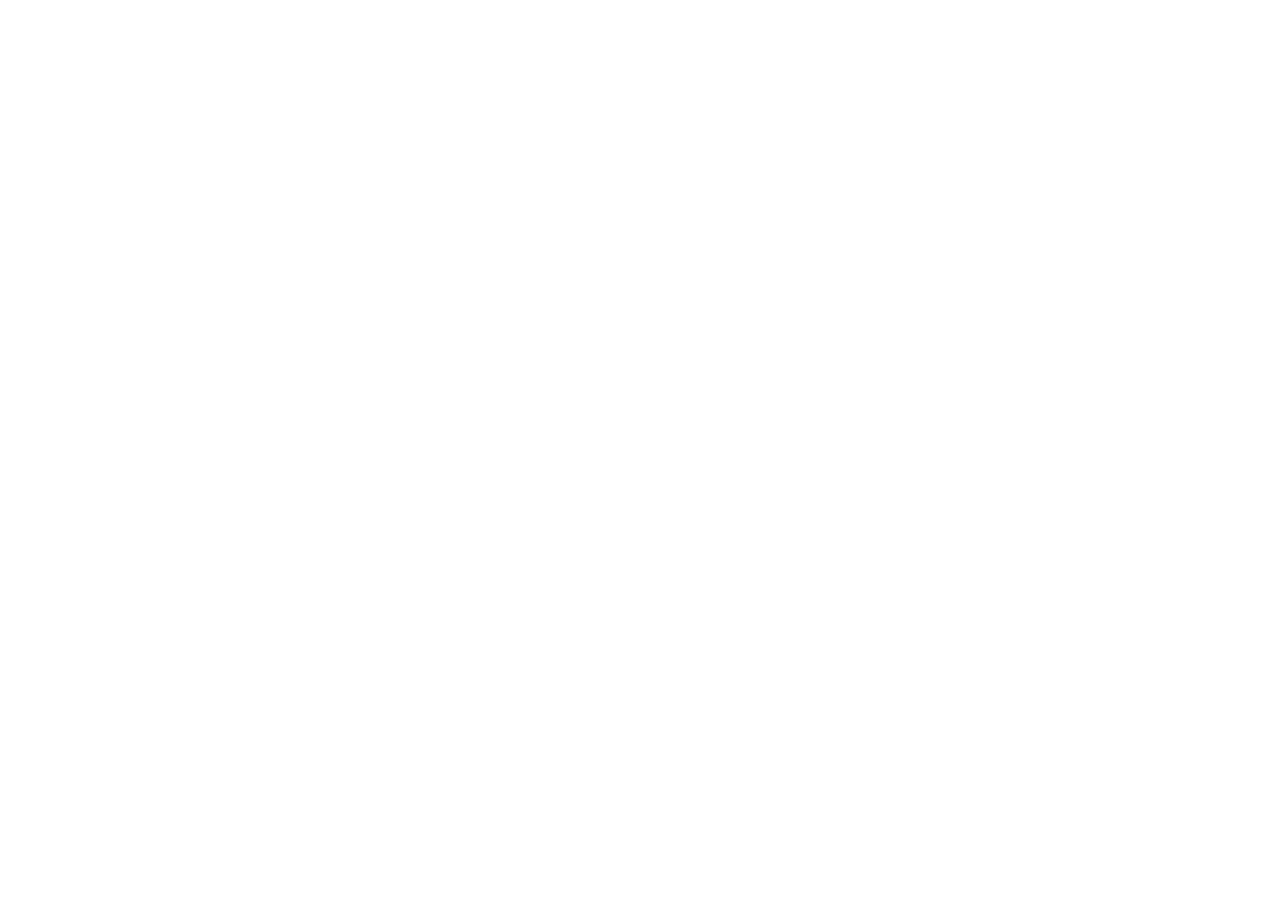
==== challenge-2/index.html @ 1698ddaf "feat: initial boilerplate" ====
<!DOCTYPE html>
<html lang="en">

<head>
  <meta charset="UTF-8">
  <meta http-equiv="X-UA-Compatible" content="IE=edge">
  <meta name="viewport" content="width=device-width, initial-scale=1.0">
  <title>Challenge 2</title>
  <link rel="stylesheet" href="style.css">
</head>

<body>

</body>

</html>
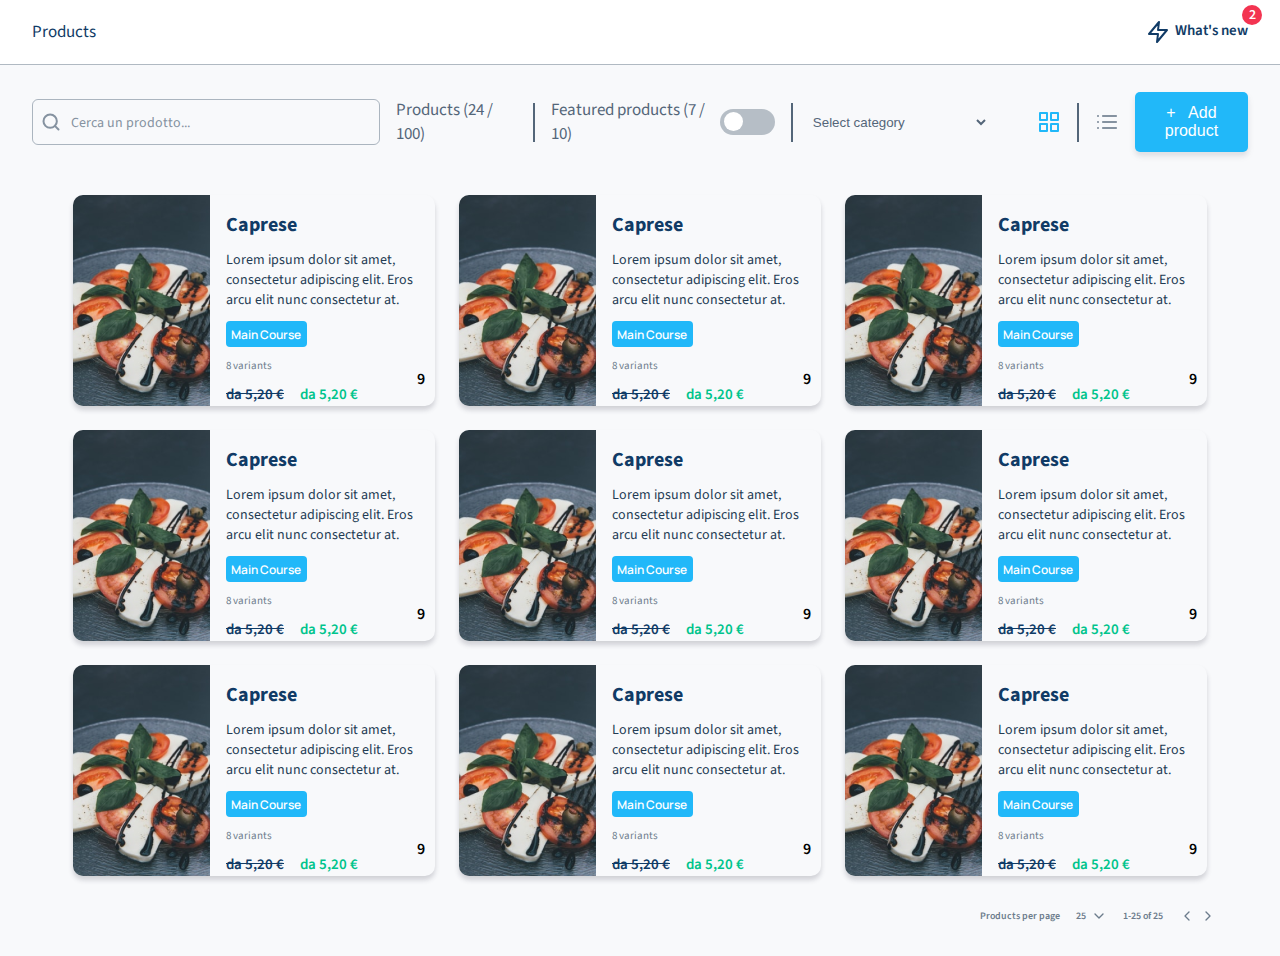
==== commit 25d54923: "feat: challenge 2" ====
--- a/challenge-2/index.html
+++ b/challenge-2/index.html
@@ -7,10 +7,222 @@
   <meta name="viewport" content="width=device-width, initial-scale=1.0">
   <title>Challenge 2</title>
   <link rel="stylesheet" href="style.css">
+  <link rel="preconnect" href="https://fonts.googleapis.com">
+  <link rel="preconnect" href="https://fonts.gstatic.com" crossorigin>
+  <link rel="preconnect" href="https://fonts.googleapis.com">
+  <link rel="preconnect" href="https://fonts.gstatic.com" crossorigin>
+  <link
+    href="https://fonts.googleapis.com/css2?family=Manrope:wght@600&family=Source+Sans+Pro:wght@300;400;600;700&display=swap"
+    rel="stylesheet">
+  <link rel="shortcut icon" href="./assets/star_filled.svg" type="image/x-icon">
 </head>
 
 <body>
-
+  <nav class="ld-black-1 flex items-center justify-between">
+    <h3>Products</h3>
+    <div class="right-side flex">
+      <img src="./assets/zap.svg" alt="">
+      <p>What's new <span class="badge flex items-center justify-center">2</span> </p>
+    </div>
+  </nav>
+  <main>
+    <div class="toolbar ld-black-4 flex items-center justify-around gap">
+      <div class="flex items-center justify-between toolbar-left-side">
+        <div class="flex items-center gap">
+          <div class="flex items-center gap">
+            <div id="search" class="search flex items-center justify-center">
+              <img src="./assets/search.svg" alt="">
+              <input type="text" placeholder="Cerca un prodotto...">
+            </div>
+            <h3>Products (24 / 100)</h3>
+          </div>
+          <div class="vertical-line"></div>
+          <h3>Featured products (7 / 10)</h3>
+        </div>
+        <form>
+          <label class="switch">
+            <input id="switch-input" class="switch-input" type="checkbox" onchange="handleSwitch()">
+            <span class="slider round">
+            </span>
+          </label>
+        </form>
+      </div>
+      <div class="toolbar-right-side flex items-center gap">
+        <div class="vertical-line"></div>
+        <div class="flex items-center select-container">
+          <select name="" id="">
+            <option value="">Select category</option>
+            <option value="">Option 1</option>
+            <option value="">Option 2</option>
+            <option value="">Option 3</option>
+            <option value="">Option 4</option>
+          </select>
+          <img src="./assets/grid.svg" alt="">
+        </div>
+        <div class="vertical-line"></div>
+        <div class="flex items-center gap">
+          <img src="./assets/bars.svg" alt="">
+          <button class="add-product-btn">+ &nbsp; Add product</button>
+        </div>
+      </div>
+    </div>
+    <div class="cards justify-center">
+      <div class="card flex justify-between">
+        <img src="./assets/card-img.png" alt="">
+        <div class="card-info flex flex-col items-start">
+          <h2 class="ld-black-1">Caprese</h2>
+          <span class="ld-black-2">Lorem ipsum dolor sit amet, consectetur adipiscing elit. Eros arcu elit nunc
+            consectetur at.</span>
+          <span class="x-small tag flex items-center justify-center">Main Course</span>
+          <span class="variants">8 variants</span>
+          <div class="flex gap">
+            <p class="ld-black-1 price-before">da 5,20 €</p>
+            <p class="ld-green">da 5,20 €</p>
+          </div>
+        </div>
+        <div class="card-label">9</div>
+      </div>
+      <div class="card flex justify-between">
+        <img src="./assets/card-img.png" alt="">
+        <div class="card-info flex flex-col items-start">
+          <h2 class="ld-black-1">Caprese</h2>
+          <span class="ld-black-2">Lorem ipsum dolor sit amet, consectetur adipiscing elit. Eros arcu elit nunc
+            consectetur at.</span>
+          <span class="x-small tag flex items-center justify-center">Main Course</span>
+          <span class="variants">8 variants</span>
+          <div class="flex gap">
+            <p class="ld-black-1 price-before">da 5,20 €</p>
+            <p class="ld-green">da 5,20 €</p>
+          </div>
+        </div>
+        <div class="card-label">9</div>
+      </div>
+      <div class="card flex justify-between">
+        <img src="./assets/card-img.png" alt="">
+        <div class="card-info flex flex-col items-start">
+          <h2 class="ld-black-1">Caprese</h2>
+          <span class="ld-black-2">Lorem ipsum dolor sit amet, consectetur adipiscing elit. Eros arcu elit nunc
+            consectetur at.</span>
+          <span class="x-small tag flex items-center justify-center">Main Course</span>
+          <span class="variants">8 variants</span>
+          <div class="flex gap">
+            <p class="ld-black-1 price-before">da 5,20 €</p>
+            <p class="ld-green">da 5,20 €</p>
+          </div>
+        </div>
+        <div class="card-label">9</div>
+      </div>
+      <div class="card flex justify-between">
+        <img src="./assets/card-img.png" alt="">
+        <div class="card-info flex flex-col items-start">
+          <h2 class="ld-black-1">Caprese</h2>
+          <span class="ld-black-2">Lorem ipsum dolor sit amet, consectetur adipiscing elit. Eros arcu elit nunc
+            consectetur at.</span>
+          <span class="x-small tag flex items-center justify-center">Main Course</span>
+          <span class="variants">8 variants</span>
+          <div class="flex gap">
+            <p class="ld-black-1 price-before">da 5,20 €</p>
+            <p class="ld-green">da 5,20 €</p>
+          </div>
+        </div>
+        <div class="card-label">9</div>
+      </div>
+      <div class="card flex justify-between">
+        <img src="./assets/card-img.png" alt="">
+        <div class="card-info flex flex-col items-start">
+          <h2 class="ld-black-1">Caprese</h2>
+          <span class="ld-black-2">Lorem ipsum dolor sit amet, consectetur adipiscing elit. Eros arcu elit nunc
+            consectetur at.</span>
+          <span class="x-small tag flex items-center justify-center">Main Course</span>
+          <span class="variants">8 variants</span>
+          <div class="flex gap">
+            <p class="ld-black-1 price-before">da 5,20 €</p>
+            <p class="ld-green">da 5,20 €</p>
+          </div>
+        </div>
+        <div class="card-label">9</div>
+      </div>
+      <div class="card flex justify-between">
+        <img src="./assets/card-img.png" alt="">
+        <div class="card-info flex flex-col items-start">
+          <h2 class="ld-black-1">Caprese</h2>
+          <span class="ld-black-2">Lorem ipsum dolor sit amet, consectetur adipiscing elit. Eros arcu elit nunc
+            consectetur at.</span>
+          <span class="x-small tag flex items-center justify-center">Main Course</span>
+          <span class="variants">8 variants</span>
+          <div class="flex gap">
+            <p class="ld-black-1 price-before">da 5,20 €</p>
+            <p class="ld-green">da 5,20 €</p>
+          </div>
+        </div>
+        <div class="card-label">9</div>
+      </div>
+      <div class="card flex justify-between">
+        <img src="./assets/card-img.png" alt="">
+        <div class="card-info flex flex-col items-start">
+          <h2 class="ld-black-1">Caprese</h2>
+          <span class="ld-black-2">Lorem ipsum dolor sit amet, consectetur adipiscing elit. Eros arcu elit nunc
+            consectetur at.</span>
+          <span class="x-small tag flex items-center justify-center">Main Course</span>
+          <span class="variants">8 variants</span>
+          <div class="flex gap">
+            <p class="ld-black-1 price-before">da 5,20 €</p>
+            <p class="ld-green">da 5,20 €</p>
+          </div>
+        </div>
+        <div class="card-label">9</div>
+      </div>
+      <div class="card flex justify-between">
+        <img src="./assets/card-img.png" alt="">
+        <div class="card-info flex flex-col items-start">
+          <h2 class="ld-black-1">Caprese</h2>
+          <span class="ld-black-2">Lorem ipsum dolor sit amet, consectetur adipiscing elit. Eros arcu elit nunc
+            consectetur at.</span>
+          <span class="x-small tag flex items-center justify-center">Main Course</span>
+          <span class="variants">8 variants</span>
+          <div class="flex gap">
+            <p class="ld-black-1 price-before">da 5,20 €</p>
+            <p class="ld-green">da 5,20 €</p>
+          </div>
+        </div>
+        <div class="card-label">9</div>
+      </div>
+      <div class="card flex justify-between">
+        <img src="./assets/card-img.png" alt="">
+        <div class="card-info flex flex-col items-start">
+          <h2 class="ld-black-1">Caprese</h2>
+          <span class="ld-black-2">Lorem ipsum dolor sit amet, consectetur adipiscing elit. Eros arcu elit nunc
+            consectetur at.</span>
+          <span class="x-small tag flex items-center justify-center">Main Course</span>
+          <span class="variants">8 variants</span>
+          <div class="flex gap">
+            <p class="ld-black-1 price-before">da 5,20 €</p>
+            <p class="ld-green">da 5,20 €</p>
+          </div>
+        </div>
+        <div class="card-label">9</div>
+      </div>
+    </div>
+    <div class="pagination-toolbar flex gap items-center justify-end">
+      <p>Products per page</p>
+      <p class="flex items-center gap-sm">25 <img src="./assets/chevron_down.svg" alt=""></p>
+      <p>1-25 of 25</p>
+      <p class="flex gap-sm items-center"><img src="./assets/chevron_left.svg" alt=""> <img src="./assets/chevron_right.svg" alt=""></p>
+
+    </div>
+  </main>
+
+  <script>
+    let switchInput = document.querySelector("#switch-input");
+    let search = document.querySelector("#search");
+    const handleSwitch = () => {
+      if (switchInput.checked) {
+        search.style.width = "425px";
+      } else {
+        search.style.width = "350px";
+      }
+    }
+  </script>
 </body>
 
 </html>--- a/challenge-2/style.css
+++ b/challenge-2/style.css
@@ -0,0 +1,332 @@
+body {
+  box-sizing: border-box;
+  padding: 0;
+  margin: 0;
+  font-family: "Source Sans Pro", "Helvetica Neue", Helvetica, Arial;
+}
+
+h1 {
+  font-size: 22px;
+  font-weight: 600;
+  text-align: center;
+}
+h2 {
+  font-size: 20px;
+  margin: 0;
+}
+h3 {
+  font-size: 17px;
+  font-weight: 400;
+}
+p {
+  font-size: 15px;
+  font-weight: 600;
+  margin: 0;
+}
+span {
+  font-size: 14px;
+}
+small {
+  font-size: 13px;
+}
+.x-small {
+  font-size: 11.8837px;
+}
+.gap {
+  gap: 1rem;
+}
+.gap-sm {
+  gap: 0.5em;
+}
+.tag {
+  color: #fff;
+  padding: 0.3rem;
+  background: #21b8f9;
+  border-radius: 4px;
+  width: 71px;
+  height: 16px;
+  font-family: "Manrope";
+  font-weight: 600;
+}
+nav {
+  padding: 0px 2em;
+  border-bottom: 1px solid rgba(10, 37, 64, 0.32);
+  height: 64px;
+}
+main {
+  min-height: calc(100vh - 64px);
+  background: #f8f9fb;
+  padding: 1em 0 2em 0;
+}
+.right-side {
+  gap: 0.3em;
+}
+.right-side p {
+  position: relative;
+}
+.badge {
+  position: absolute;
+  top: -15px;
+  right: -14px;
+  background: #f33451;
+  padding: 0.5em;
+  border-radius: 50px;
+  width: 6px;
+  height: 6px;
+  color: #fff;
+}
+.w-full {
+  width: 100%;
+}
+.toolbar {
+  width: 95%;
+  margin: 0 auto;
+}
+
+.search {
+  gap: 0.5em;
+  border: 1px solid rgba(10, 37, 64, 0.32);
+  border-radius: 6px;
+  height: 44px;
+  padding: 0 0.5em;
+  width: 350px;
+  transition: all 0.3s;
+}
+.search img {
+  width: 20px;
+  height: 20px;
+}
+.search input {
+  outline: none;
+  border: none;
+  background-color: transparent;
+  width: calc(100% - 20px);
+  height: 20px;
+  font-size: 14px;
+}
+.search input::placeholder {
+  color: #8592a0;
+  font-family: "Source Sans Pro", "Helvetica Neue";
+}
+.vertical-line {
+  width: 0px;
+  height: 39px;
+  border-left: 2px solid #546679;
+}
+.toolbar-stats {
+  gap: 0.3rem;
+}
+.select-container {
+  gap: 3rem;
+}
+select {
+  outline: none;
+  border: none;
+  width: 180px;
+  background: transparent;
+  color: #546679;
+}
+select option {
+  background: #21b8f9;
+  color: #fff;
+}
+.add-product-btn {
+  color: #fff;
+  border: none;
+  padding: 12px 16px;
+  background: #21b8f9;
+  box-shadow: 0px 4px 4px rgba(50, 50, 71, 0.08),
+    0px 4px 8px rgba(50, 50, 71, 0.06);
+  border-radius: 5px;
+  cursor: pointer;
+  font-size: 16px;
+}
+.switch {
+  position: relative;
+  display: inline-block;
+  width: 55px;
+  height: 26px;
+}
+
+.switch input {
+  visibility: hidden;
+}
+
+.slider {
+  position: absolute;
+  cursor: pointer;
+  top: 0;
+  left: 0;
+  right: 0;
+  bottom: 0;
+  background-color: #b6bec6;
+  -webkit-transition: 0.4s;
+  transition: 0.4s;
+}
+
+.slider:before {
+  position: absolute;
+  content: "";
+  width: 19px;
+  height: 19px;
+  left: 4px;
+  bottom: 4px;
+  background-color: white;
+  -webkit-transition: 0.5s;
+  transition: 0.5s;
+}
+
+.switch-input:checked + .slider {
+  background-color: #21b8f9;
+}
+
+.switch-input:focus + .slider {
+  box-shadow: 0 0 1px #21b8f9;
+}
+
+.switch-input:checked + .slider:before {
+  -webkit-transform: translateX(26px);
+  -ms-transform: translateX(26px);
+  transform: translateX(26px);
+}
+
+.slider.round {
+  border-radius: 50px;
+}
+
+.slider.round:before {
+  border-radius: 50%;
+}
+.cards {
+  margin: 2rem 0;
+  display: grid;
+  grid-gap: 1.5rem;
+}
+.card-info {
+  padding: 1rem;
+  gap: 0.7rem;
+}
+.card {
+  position: relative;
+  width: 362px;
+  height: 211px;
+  box-shadow: 0px 4px 5px rgb(50 50 71 / 20%);
+  border-radius: 10px;
+  overflow: hidden;
+}
+.card-label {
+  position: absolute;
+  bottom: 1rem;
+  font-weight: 600;
+  right: 0.6rem;
+}
+.variants {
+  font-size: 11px;
+  color: #6c7c8c;
+}
+.price-before {
+  text-decoration: line-through;
+}
+.pagination-toolbar {
+  padding: 0 3rem;
+  width: 90%;
+  margin: 0 auto;
+}
+.pagination-toolbar * {
+  color: #6c7c8c;
+  font-size: 10px;
+}
+/* Flexbox */
+.flex {
+  display: flex;
+}
+.items-center {
+  align-items: center;
+}
+.justify-center {
+  justify-content: center;
+}
+.justify-around {
+  justify-content: space-around;
+}
+.justify-between {
+  justify-content: space-between;
+}
+.justify-end {
+  justify-content: end;
+}
+.flex-col {
+  flex-direction: column;
+}
+.flex-wrap {
+  flex-wrap: wrap;
+}
+
+/* Colors */
+.ld-black-1 {
+  color: #103b66;
+}
+.ld-black-2 {
+  color: #233b53;
+}
+.ld-black-3 {
+  color: #8592a0;
+}
+.ld-black-4 {
+  color: #546679;
+}
+.ld-black-5 {
+  color: #b6bec6;
+}
+.ld-blue {
+  color: #21b8f9;
+}
+.ld-green {
+  color: #00c48c;
+}
+/* Scrollbar */
+::-webkit-scrollbar {
+  width: 9px;
+}
+
+::-webkit-scrollbar-track {
+  background-color: #fff;
+}
+
+::-webkit-scrollbar-thumb {
+  border-radius: 0 0 50px 50px;
+}
+
+:hover::-webkit-scrollbar-thumb {
+  background-color: #b3b4b8;
+}
+
+::-webkit-scrollbar-thumb:hover {
+  background: rgb(196, 201, 211);
+}
+.toolbar {
+  display: none;
+}
+.toolbar-left-side {
+  width: 65%;
+}
+.toolbar-right-side {
+  width: 40%;
+}
+/* Tablet */
+@media screen and (min-width: 768px) {
+  .cards {
+    grid-template-columns: repeat(2, 362px);
+  }
+}
+
+/* Desktop */
+@media screen and (min-width: 1024px) {
+  .toolbar {
+    display: flex;
+  }
+  .cards {
+    grid-template-columns: repeat(3, 362px);
+    grid-template-rows: repeat(3, 211px);
+  }
+}
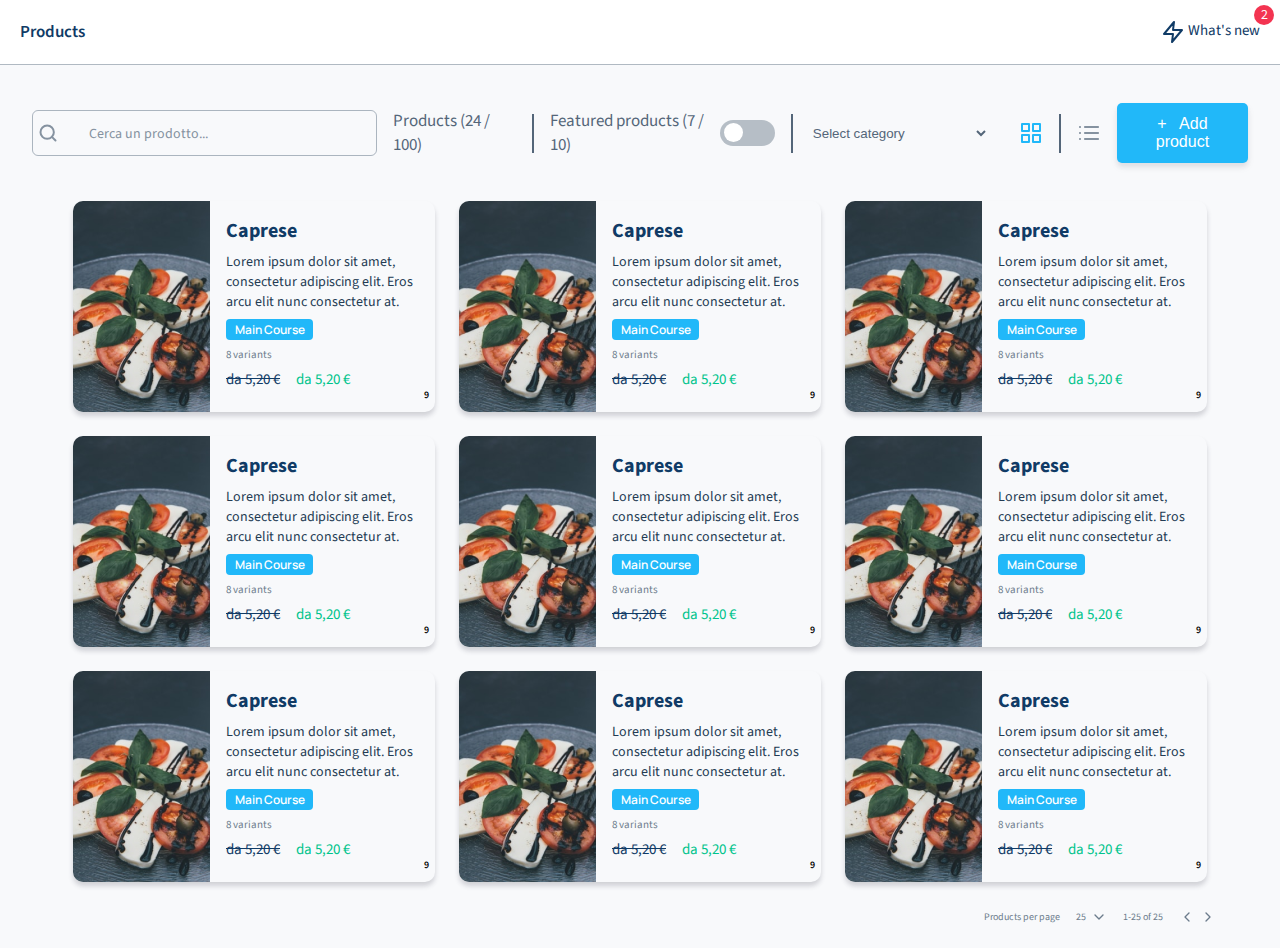
==== commit 13acb7eb: "feat: implemented BEM practices && html5 tags for challenge 2" ====
--- a/challenge-2/index.html
+++ b/challenge-2/index.html
@@ -19,20 +19,21 @@
 
 <body>
   <nav class="ld-black-1 flex items-center justify-between">
-    <h3>Products</h3>
-    <div class="right-side flex">
+    <h3 class="h3--bold">Products</h3>
+    <div class="nav__right-side flex">
       <img src="./assets/zap.svg" alt="">
-      <p>What's new <span class="badge flex items-center justify-center">2</span> </p>
+      <p class="nav__right-side__p">What's new <span
+          class="nav__right-side__p__badge flex items-center justify-center">2</span> </p>
     </div>
   </nav>
   <main>
-    <div class="toolbar ld-black-4 flex items-center justify-around gap">
-      <div class="flex items-center justify-between toolbar-left-side">
+    <section class="main__toolbar ld-black-4 flex items-center justify-around gap">
+      <div class="flex items-center justify-between main__toolbar__left-side">
         <div class="flex items-center gap">
           <div class="flex items-center gap">
-            <div id="search" class="search flex items-center justify-center">
-              <img src="./assets/search.svg" alt="">
-              <input type="text" placeholder="Cerca un prodotto...">
+            <div id="search" class="main__toolbar__left-side__search flex items-center justify-center">
+              <img class="main__toolbar__left-side__search__img" src="./assets/search.svg" alt="">
+              <input class="main__toolbar__left-side__search__input" type="text" placeholder="Cerca un prodotto...">
             </div>
             <h3>Products (24 / 100)</h3>
           </div>
@@ -47,7 +48,7 @@
           </label>
         </form>
       </div>
-      <div class="toolbar-right-side flex items-center gap">
+      <div class="main__toolbar__right-side flex items-center justify-between gap">
         <div class="vertical-line"></div>
         <div class="flex items-center select-container">
           <select name="" id="">
@@ -65,151 +66,153 @@
           <button class="add-product-btn">+ &nbsp; Add product</button>
         </div>
       </div>
-    </div>
-    <div class="cards justify-center">
-      <div class="card flex justify-between">
-        <img src="./assets/card-img.png" alt="">
-        <div class="card-info flex flex-col items-start">
-          <h2 class="ld-black-1">Caprese</h2>
-          <span class="ld-black-2">Lorem ipsum dolor sit amet, consectetur adipiscing elit. Eros arcu elit nunc
-            consectetur at.</span>
-          <span class="x-small tag flex items-center justify-center">Main Course</span>
-          <span class="variants">8 variants</span>
-          <div class="flex gap">
-            <p class="ld-black-1 price-before">da 5,20 €</p>
-            <p class="ld-green">da 5,20 €</p>
-          </div>
-        </div>
-        <div class="card-label">9</div>
-      </div>
-      <div class="card flex justify-between">
-        <img src="./assets/card-img.png" alt="">
-        <div class="card-info flex flex-col items-start">
-          <h2 class="ld-black-1">Caprese</h2>
-          <span class="ld-black-2">Lorem ipsum dolor sit amet, consectetur adipiscing elit. Eros arcu elit nunc
-            consectetur at.</span>
-          <span class="x-small tag flex items-center justify-center">Main Course</span>
-          <span class="variants">8 variants</span>
-          <div class="flex gap">
-            <p class="ld-black-1 price-before">da 5,20 €</p>
-            <p class="ld-green">da 5,20 €</p>
-          </div>
-        </div>
-        <div class="card-label">9</div>
-      </div>
-      <div class="card flex justify-between">
-        <img src="./assets/card-img.png" alt="">
-        <div class="card-info flex flex-col items-start">
-          <h2 class="ld-black-1">Caprese</h2>
-          <span class="ld-black-2">Lorem ipsum dolor sit amet, consectetur adipiscing elit. Eros arcu elit nunc
-            consectetur at.</span>
-          <span class="x-small tag flex items-center justify-center">Main Course</span>
-          <span class="variants">8 variants</span>
-          <div class="flex gap">
-            <p class="ld-black-1 price-before">da 5,20 €</p>
-            <p class="ld-green">da 5,20 €</p>
-          </div>
-        </div>
-        <div class="card-label">9</div>
-      </div>
-      <div class="card flex justify-between">
-        <img src="./assets/card-img.png" alt="">
-        <div class="card-info flex flex-col items-start">
-          <h2 class="ld-black-1">Caprese</h2>
-          <span class="ld-black-2">Lorem ipsum dolor sit amet, consectetur adipiscing elit. Eros arcu elit nunc
-            consectetur at.</span>
-          <span class="x-small tag flex items-center justify-center">Main Course</span>
-          <span class="variants">8 variants</span>
-          <div class="flex gap">
-            <p class="ld-black-1 price-before">da 5,20 €</p>
-            <p class="ld-green">da 5,20 €</p>
-          </div>
-        </div>
-        <div class="card-label">9</div>
-      </div>
-      <div class="card flex justify-between">
-        <img src="./assets/card-img.png" alt="">
-        <div class="card-info flex flex-col items-start">
-          <h2 class="ld-black-1">Caprese</h2>
-          <span class="ld-black-2">Lorem ipsum dolor sit amet, consectetur adipiscing elit. Eros arcu elit nunc
-            consectetur at.</span>
-          <span class="x-small tag flex items-center justify-center">Main Course</span>
-          <span class="variants">8 variants</span>
-          <div class="flex gap">
-            <p class="ld-black-1 price-before">da 5,20 €</p>
-            <p class="ld-green">da 5,20 €</p>
-          </div>
-        </div>
-        <div class="card-label">9</div>
-      </div>
-      <div class="card flex justify-between">
-        <img src="./assets/card-img.png" alt="">
-        <div class="card-info flex flex-col items-start">
-          <h2 class="ld-black-1">Caprese</h2>
-          <span class="ld-black-2">Lorem ipsum dolor sit amet, consectetur adipiscing elit. Eros arcu elit nunc
-            consectetur at.</span>
-          <span class="x-small tag flex items-center justify-center">Main Course</span>
-          <span class="variants">8 variants</span>
-          <div class="flex gap">
-            <p class="ld-black-1 price-before">da 5,20 €</p>
-            <p class="ld-green">da 5,20 €</p>
-          </div>
-        </div>
-        <div class="card-label">9</div>
-      </div>
-      <div class="card flex justify-between">
-        <img src="./assets/card-img.png" alt="">
-        <div class="card-info flex flex-col items-start">
-          <h2 class="ld-black-1">Caprese</h2>
-          <span class="ld-black-2">Lorem ipsum dolor sit amet, consectetur adipiscing elit. Eros arcu elit nunc
-            consectetur at.</span>
-          <span class="x-small tag flex items-center justify-center">Main Course</span>
-          <span class="variants">8 variants</span>
-          <div class="flex gap">
-            <p class="ld-black-1 price-before">da 5,20 €</p>
-            <p class="ld-green">da 5,20 €</p>
-          </div>
-        </div>
-        <div class="card-label">9</div>
-      </div>
-      <div class="card flex justify-between">
-        <img src="./assets/card-img.png" alt="">
-        <div class="card-info flex flex-col items-start">
-          <h2 class="ld-black-1">Caprese</h2>
-          <span class="ld-black-2">Lorem ipsum dolor sit amet, consectetur adipiscing elit. Eros arcu elit nunc
-            consectetur at.</span>
-          <span class="x-small tag flex items-center justify-center">Main Course</span>
-          <span class="variants">8 variants</span>
-          <div class="flex gap">
-            <p class="ld-black-1 price-before">da 5,20 €</p>
-            <p class="ld-green">da 5,20 €</p>
-          </div>
-        </div>
-        <div class="card-label">9</div>
-      </div>
-      <div class="card flex justify-between">
-        <img src="./assets/card-img.png" alt="">
-        <div class="card-info flex flex-col items-start">
-          <h2 class="ld-black-1">Caprese</h2>
-          <span class="ld-black-2">Lorem ipsum dolor sit amet, consectetur adipiscing elit. Eros arcu elit nunc
-            consectetur at.</span>
-          <span class="x-small tag flex items-center justify-center">Main Course</span>
-          <span class="variants">8 variants</span>
-          <div class="flex gap">
-            <p class="ld-black-1 price-before">da 5,20 €</p>
-            <p class="ld-green">da 5,20 €</p>
-          </div>
-        </div>
-        <div class="card-label">9</div>
-      </div>
-    </div>
-    <div class="pagination-toolbar flex gap items-center justify-end">
+    </section>
+    <section class="main__cards justify-center">
+      <article class="main__cards__card flex justify-between gap">
+        <img src="./assets/card-img.png" alt="">
+        <div class="main__cards__card__info flex flex-col items-start">
+          <h2 class="ld-black-1">Caprese</h2>
+          <span class="ld-black-2">Lorem ipsum dolor sit amet, consectetur adipiscing elit. Eros arcu elit nunc
+            consectetur at.</span>
+          <span class="x-small main__cards__card__info__tag flex items-center justify-center">Main Course</span>
+          <span class="main__cards__card__info__variants">8 variants</span>
+          <div class="flex gap">
+            <p class="ld-black-1 main__cards__card__info__price-before">da 5,20 €</p>
+            <p class="ld-green">da 5,20 €</p>
+          </div>
+        </div>
+        <div class="main__cards__card__label">9</div>
+      </article>
+
+      <article class="main__cards__card flex justify-between gap">
+        <img src="./assets/card-img.png" alt="">
+        <div class="main__cards__card__info flex flex-col items-start">
+          <h2 class="ld-black-1">Caprese</h2>
+          <span class="ld-black-2">Lorem ipsum dolor sit amet, consectetur adipiscing elit. Eros arcu elit nunc
+            consectetur at.</span>
+          <span class="x-small main__cards__card__info__tag flex items-center justify-center">Main Course</span>
+          <span class="main__cards__card__info__variants">8 variants</span>
+          <div class="flex gap">
+            <p class="ld-black-1 main__cards__card__info__price-before">da 5,20 €</p>
+            <p class="ld-green">da 5,20 €</p>
+          </div>
+        </div>
+        <div class="main__cards__card__label">9</div>
+      </article>
+      <article class="main__cards__card flex justify-between gap">
+        <img src="./assets/card-img.png" alt="">
+        <div class="main__cards__card__info flex flex-col items-start">
+          <h2 class="ld-black-1">Caprese</h2>
+          <span class="ld-black-2">Lorem ipsum dolor sit amet, consectetur adipiscing elit. Eros arcu elit nunc
+            consectetur at.</span>
+          <span class="x-small main__cards__card__info__tag flex items-center justify-center">Main Course</span>
+          <span class="main__cards__card__info__variants">8 variants</span>
+          <div class="flex gap">
+            <p class="ld-black-1 main__cards__card__info__price-before">da 5,20 €</p>
+            <p class="ld-green">da 5,20 €</p>
+          </div>
+        </div>
+        <div class="main__cards__card__label">9</div>
+      </article>
+      <article class="main__cards__card flex justify-between gap">
+        <img src="./assets/card-img.png" alt="">
+        <div class="main__cards__card__info flex flex-col items-start">
+          <h2 class="ld-black-1">Caprese</h2>
+          <span class="ld-black-2">Lorem ipsum dolor sit amet, consectetur adipiscing elit. Eros arcu elit nunc
+            consectetur at.</span>
+          <span class="x-small main__cards__card__info__tag flex items-center justify-center">Main Course</span>
+          <span class="main__cards__card__info__variants">8 variants</span>
+          <div class="flex gap">
+            <p class="ld-black-1 main__cards__card__info__price-before">da 5,20 €</p>
+            <p class="ld-green">da 5,20 €</p>
+          </div>
+        </div>
+        <div class="main__cards__card__label">9</div>
+      </article>
+      <article class="main__cards__card flex justify-between gap">
+        <img src="./assets/card-img.png" alt="">
+        <div class="main__cards__card__info flex flex-col items-start">
+          <h2 class="ld-black-1">Caprese</h2>
+          <span class="ld-black-2">Lorem ipsum dolor sit amet, consectetur adipiscing elit. Eros arcu elit nunc
+            consectetur at.</span>
+          <span class="x-small main__cards__card__info__tag flex items-center justify-center">Main Course</span>
+          <span class="main__cards__card__info__variants">8 variants</span>
+          <div class="flex gap">
+            <p class="ld-black-1 main__cards__card__info__price-before">da 5,20 €</p>
+            <p class="ld-green">da 5,20 €</p>
+          </div>
+        </div>
+        <div class="main__cards__card__label">9</div>
+      </article>
+      <article class="main__cards__card flex justify-between gap">
+        <img src="./assets/card-img.png" alt="">
+        <div class="main__cards__card__info flex flex-col items-start">
+          <h2 class="ld-black-1">Caprese</h2>
+          <span class="ld-black-2">Lorem ipsum dolor sit amet, consectetur adipiscing elit. Eros arcu elit nunc
+            consectetur at.</span>
+          <span class="x-small main__cards__card__info__tag flex items-center justify-center">Main Course</span>
+          <span class="main__cards__card__info__variants">8 variants</span>
+          <div class="flex gap">
+            <p class="ld-black-1 main__cards__card__info__price-before">da 5,20 €</p>
+            <p class="ld-green">da 5,20 €</p>
+          </div>
+        </div>
+        <div class="main__cards__card__label">9</div>
+      </article>
+      <article class="main__cards__card flex justify-between gap">
+        <img src="./assets/card-img.png" alt="">
+        <div class="main__cards__card__info flex flex-col items-start">
+          <h2 class="ld-black-1">Caprese</h2>
+          <span class="ld-black-2">Lorem ipsum dolor sit amet, consectetur adipiscing elit. Eros arcu elit nunc
+            consectetur at.</span>
+          <span class="x-small main__cards__card__info__tag flex items-center justify-center">Main Course</span>
+          <span class="main__cards__card__info__variants">8 variants</span>
+          <div class="flex gap">
+            <p class="ld-black-1 main__cards__card__info__price-before">da 5,20 €</p>
+            <p class="ld-green">da 5,20 €</p>
+          </div>
+        </div>
+        <div class="main__cards__card__label">9</div>
+      </article>
+      <article class="main__cards__card flex justify-between gap">
+        <img src="./assets/card-img.png" alt="">
+        <div class="main__cards__card__info flex flex-col items-start">
+          <h2 class="ld-black-1">Caprese</h2>
+          <span class="ld-black-2">Lorem ipsum dolor sit amet, consectetur adipiscing elit. Eros arcu elit nunc
+            consectetur at.</span>
+          <span class="x-small main__cards__card__info__tag flex items-center justify-center">Main Course</span>
+          <span class="main__cards__card__info__variants">8 variants</span>
+          <div class="flex gap">
+            <p class="ld-black-1 main__cards__card__info__price-before">da 5,20 €</p>
+            <p class="ld-green">da 5,20 €</p>
+          </div>
+        </div>
+        <div class="main__cards__card__label">9</div>
+      </article>
+      <article class="main__cards__card flex justify-between gap">
+        <img src="./assets/card-img.png" alt="">
+        <div class="main__cards__card__info flex flex-col items-start">
+          <h2 class="ld-black-1">Caprese</h2>
+          <span class="ld-black-2">Lorem ipsum dolor sit amet, consectetur adipiscing elit. Eros arcu elit nunc
+            consectetur at.</span>
+          <span class="x-small main__cards__card__info__tag flex items-center justify-center">Main Course</span>
+          <span class="main__cards__card__info__variants">8 variants</span>
+          <div class="flex gap">
+            <p class="ld-black-1 main__cards__card__info__price-before">da 5,20 €</p>
+            <p class="ld-green">da 5,20 €</p>
+          </div>
+        </div>
+        <div class="main__cards__card__label">9</div>
+      </article>
+    </section>
+    <section class="pagination-toolbar flex gap items-center justify-end">
       <p>Products per page</p>
       <p class="flex items-center gap-sm">25 <img src="./assets/chevron_down.svg" alt=""></p>
       <p>1-25 of 25</p>
-      <p class="flex gap-sm items-center"><img src="./assets/chevron_left.svg" alt=""> <img src="./assets/chevron_right.svg" alt=""></p>
-
-    </div>
+      <p class="flex gap-sm items-center"><img src="./assets/chevron_left.svg" alt=""> <img
+          src="./assets/chevron_right.svg" alt=""></p>
+
+    </section>
   </main>
 
   <script>
--- a/challenge-2/style.css
+++ b/challenge-2/style.css
@@ -1,3 +1,6 @@
+html {
+  font-size: 62.5%;
+}
 body {
   box-sizing: border-box;
   padding: 0;
@@ -6,68 +9,70 @@
 }
 
 h1 {
-  font-size: 22px;
+  font-size: 2.2rem;
   font-weight: 600;
   text-align: center;
 }
 h2 {
-  font-size: 20px;
+  font-size: 2rem;
   margin: 0;
 }
 h3 {
-  font-size: 17px;
+  font-size: 1.7rem;
   font-weight: 400;
 }
+.h3--bold {
+  font-weight: 600 !important;
+}
 p {
-  font-size: 15px;
-  font-weight: 600;
+  font-size: 1.5rem;
+  font-weight: 400;
   margin: 0;
 }
 span {
-  font-size: 14px;
+  font-size: 1.4rem;
 }
 small {
-  font-size: 13px;
+  font-size: 1.3rem;
 }
 .x-small {
-  font-size: 11.8837px;
+  font-size: 1.18837rem;
 }
 .gap {
-  gap: 1rem;
+  gap: 1.6rem;
 }
 .gap-sm {
   gap: 0.5em;
 }
-.tag {
+.main__cards__card__info__tag {
   color: #fff;
-  padding: 0.3rem;
   background: #21b8f9;
   border-radius: 4px;
-  width: 71px;
-  height: 16px;
+  width: 8.7rem;
+  height: 2.1rem;
   font-family: "Manrope";
   font-weight: 600;
 }
 nav {
   padding: 0px 2em;
   border-bottom: 1px solid rgba(10, 37, 64, 0.32);
-  height: 64px;
+  height: 6.4rem;
 }
 main {
-  min-height: calc(100vh - 64px);
+  min-height: calc(100vh - 6.4rem);
   background: #f8f9fb;
-  padding: 1em 0 2em 0;
-}
-.right-side {
+  padding: 2.7em 0 2em 0;
+}
+.nav__right-side {
   gap: 0.3em;
 }
-.right-side p {
+.nav__right-side__p {
   position: relative;
 }
-.badge {
+.nav__right-side__p__badge {
   position: absolute;
-  top: -15px;
-  right: -14px;
+  top: -1.5rem;
+  right: -1.4rem;
   background: #f33451;
   padding: 0.5em;
   border-radius: 50px;
@@ -78,43 +83,40 @@
 .w-full {
   width: 100%;
 }
-.toolbar {
+.main__toolbar {
   width: 95%;
   margin: 0 auto;
 }
 
-.search {
-  gap: 0.5em;
+.main__toolbar__left-side__search {
+  gap: 2.9em;
   border: 1px solid rgba(10, 37, 64, 0.32);
   border-radius: 6px;
   height: 44px;
   padding: 0 0.5em;
-  width: 350px;
+  width: 35rem;
   transition: all 0.3s;
 }
-.search img {
-  width: 20px;
-  height: 20px;
-}
-.search input {
+.main__toolbar__left-side__search__image {
+  width: 2rem;
+  height: 2rem;
+}
+.main__toolbar__left-side__search__input {
   outline: none;
   border: none;
   background-color: transparent;
-  width: calc(100% - 20px);
-  height: 20px;
-  font-size: 14px;
-}
-.search input::placeholder {
+  width: calc(100% - 2rem);
+  height: 2rem;
+  font-size: 1.4rem;
+}
+.main__toolbar__left-side__search__input::placeholder {
   color: #8592a0;
   font-family: "Source Sans Pro", "Helvetica Neue";
 }
 .vertical-line {
   width: 0px;
-  height: 39px;
+  height: 3.9rem;
   border-left: 2px solid #546679;
-}
-.toolbar-stats {
-  gap: 0.3rem;
 }
 .select-container {
   gap: 3rem;
@@ -122,7 +124,7 @@
 select {
   outline: none;
   border: none;
-  width: 180px;
+  width: 18rem;
   background: transparent;
   color: #546679;
 }
@@ -133,19 +135,19 @@
 .add-product-btn {
   color: #fff;
   border: none;
-  padding: 12px 16px;
+  padding: 12px 1.6rem;
   background: #21b8f9;
   box-shadow: 0px 4px 4px rgba(50, 50, 71, 0.08),
     0px 4px 8px rgba(50, 50, 71, 0.06);
   border-radius: 5px;
   cursor: pointer;
-  font-size: 16px;
+  font-size: 1.6rem;
 }
 .switch {
   position: relative;
   display: inline-block;
-  width: 55px;
-  height: 26px;
+  width: 5.5rem;
+  height: 2.6rem;
 }
 
 .switch input {
@@ -167,8 +169,8 @@
 .slider:before {
   position: absolute;
   content: "";
-  width: 19px;
-  height: 19px;
+  width: 1.9rem;
+  height: 1.9rem;
   left: 4px;
   bottom: 4px;
   background-color: white;
@@ -185,9 +187,9 @@
 }
 
 .switch-input:checked + .slider:before {
-  -webkit-transform: translateX(26px);
-  -ms-transform: translateX(26px);
-  transform: translateX(26px);
+  -webkit-transform: translateX(2.6rem);
+  -ms-transform: translateX(2.6rem);
+  transform: translateX(2.6rem);
 }
 
 .slider.round {
@@ -197,34 +199,34 @@
 .slider.round:before {
   border-radius: 50%;
 }
-.cards {
-  margin: 2rem 0;
+.main__cards {
+  margin: 2.7rem 0;
   display: grid;
-  grid-gap: 1.5rem;
-}
-.card-info {
-  padding: 1rem;
+  grid-gap: 2.4rem;
+}
+.main__cards__card__info {
+  padding: 1.6rem 0;
   gap: 0.7rem;
 }
-.card {
+.main__cards__card {
   position: relative;
-  width: 362px;
-  height: 211px;
+  width: 36.2rem;
+  height: 21.1rem;
   box-shadow: 0px 4px 5px rgb(50 50 71 / 20%);
-  border-radius: 10px;
+  border-radius: 1rem;
   overflow: hidden;
 }
-.card-label {
+.main__cards__card__label {
   position: absolute;
   bottom: 1rem;
   font-weight: 600;
   right: 0.6rem;
 }
-.variants {
-  font-size: 11px;
+.main__cards__card__info__variants {
+  font-size: 1.1rem;
   color: #6c7c8c;
 }
-.price-before {
+.main__cards__card__info__price-before {
   text-decoration: line-through;
 }
 .pagination-toolbar {
@@ -234,7 +236,7 @@
 }
 .pagination-toolbar * {
   color: #6c7c8c;
-  font-size: 10px;
+  font-size: 1rem;
 }
 /* Flexbox */
 .flex {
@@ -304,29 +306,30 @@
 ::-webkit-scrollbar-thumb:hover {
   background: rgb(196, 201, 211);
 }
-.toolbar {
+.main__toolbar {
   display: none;
-}
-.toolbar-left-side {
+  padding: 0px 2em;
+}
+.main__toolbar__left-side {
   width: 65%;
 }
-.toolbar-right-side {
+.main__toolbar__right-side {
   width: 40%;
 }
 /* Tablet */
-@media screen and (min-width: 768px) {
-  .cards {
+@media screen and (min-width: 900px) {
+  .main__cards {
     grid-template-columns: repeat(2, 362px);
   }
 }
 
 /* Desktop */
-@media screen and (min-width: 1024px) {
-  .toolbar {
+@media screen and (min-width: 1200px) {
+  .main__toolbar {
     display: flex;
   }
-  .cards {
+  .main__cards {
     grid-template-columns: repeat(3, 362px);
-    grid-template-rows: repeat(3, 211px);
+    grid-template-rows: repeat(3, 21.1rem);
   }
 }
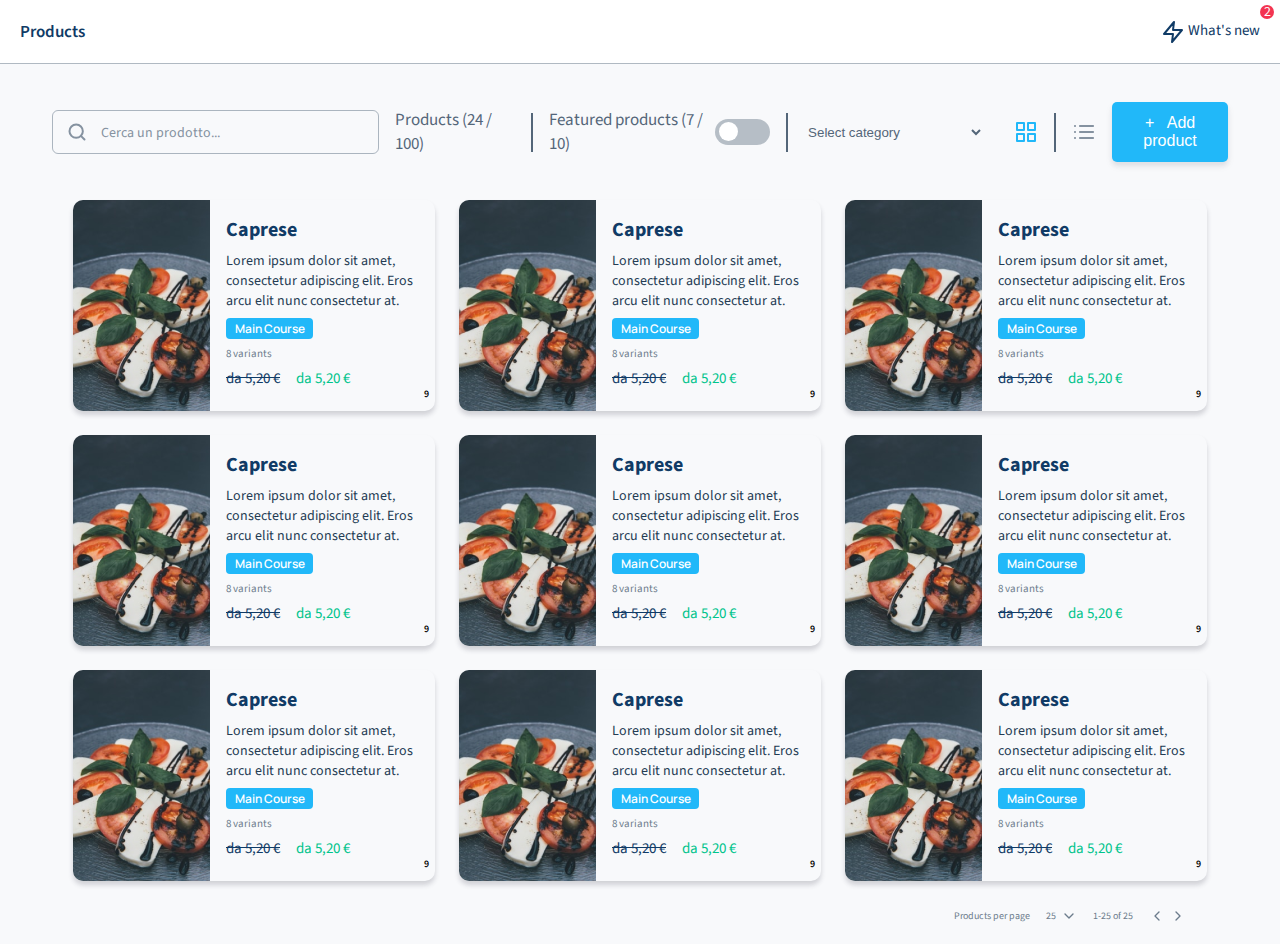
==== commit 09a433c4: "fix: border box issue:" ====
--- a/challenge-2/index.html
+++ b/challenge-2/index.html
@@ -27,7 +27,7 @@
     </div>
   </nav>
   <main>
-    <section class="main__toolbar ld-black-4 flex items-center justify-around gap">
+    <section class="main__toolbar ld-black-4 items-center justify-around gap">
       <div class="flex items-center justify-between main__toolbar__left-side">
         <div class="flex items-center gap">
           <div class="flex items-center gap">
@@ -63,7 +63,7 @@
         <div class="vertical-line"></div>
         <div class="flex items-center gap">
           <img src="./assets/bars.svg" alt="">
-          <button class="add-product-btn">+ &nbsp; Add product</button>
+          <button class="main__toolbar__right-side__add-product-btn">+ &nbsp; Add product</button>
         </div>
       </div>
     </section>
--- a/challenge-2/style.css
+++ b/challenge-2/style.css
@@ -1,8 +1,10 @@
 html {
   font-size: 62.5%;
 }
+* {
+  box-sizing: border-box;
+}
 body {
-  box-sizing: border-box;
   padding: 0;
   margin: 0;
   font-family: "Source Sans Pro", "Helvetica Neue", Helvetica, Arial;
@@ -43,6 +45,16 @@
 }
 .gap-sm {
   gap: 0.5em;
+}
+.main__toolbar {
+  display: none;
+  padding: 0px 2em;
+}
+.main__toolbar__left-side {
+  width: 65%;
+}
+.main__toolbar__right-side {
+  width: 40%;
 }
 .main__cards__card__info__tag {
   color: #fff;
@@ -89,15 +101,15 @@
 }
 
 .main__toolbar__left-side__search {
-  gap: 2.9em;
+  gap: 1.217em;
   border: 1px solid rgba(10, 37, 64, 0.32);
   border-radius: 6px;
   height: 44px;
-  padding: 0 0.5em;
+  padding: 0 1.4em;
   width: 35rem;
   transition: all 0.3s;
 }
-.main__toolbar__left-side__search__image {
+.main__toolbar__left-side__search__img {
   width: 2rem;
   height: 2rem;
 }
@@ -105,7 +117,7 @@
   outline: none;
   border: none;
   background-color: transparent;
-  width: calc(100% - 2rem);
+  width: calc(100% - 1.4rem);
   height: 2rem;
   font-size: 1.4rem;
 }
@@ -132,7 +144,7 @@
   background: #21b8f9;
   color: #fff;
 }
-.add-product-btn {
+.main__toolbar__right-side__add-product-btn {
   color: #fff;
   border: none;
   padding: 12px 1.6rem;
@@ -306,16 +318,7 @@
 ::-webkit-scrollbar-thumb:hover {
   background: rgb(196, 201, 211);
 }
-.main__toolbar {
-  display: none;
-  padding: 0px 2em;
-}
-.main__toolbar__left-side {
-  width: 65%;
-}
-.main__toolbar__right-side {
-  width: 40%;
-}
+
 /* Tablet */
 @media screen and (min-width: 900px) {
   .main__cards {
